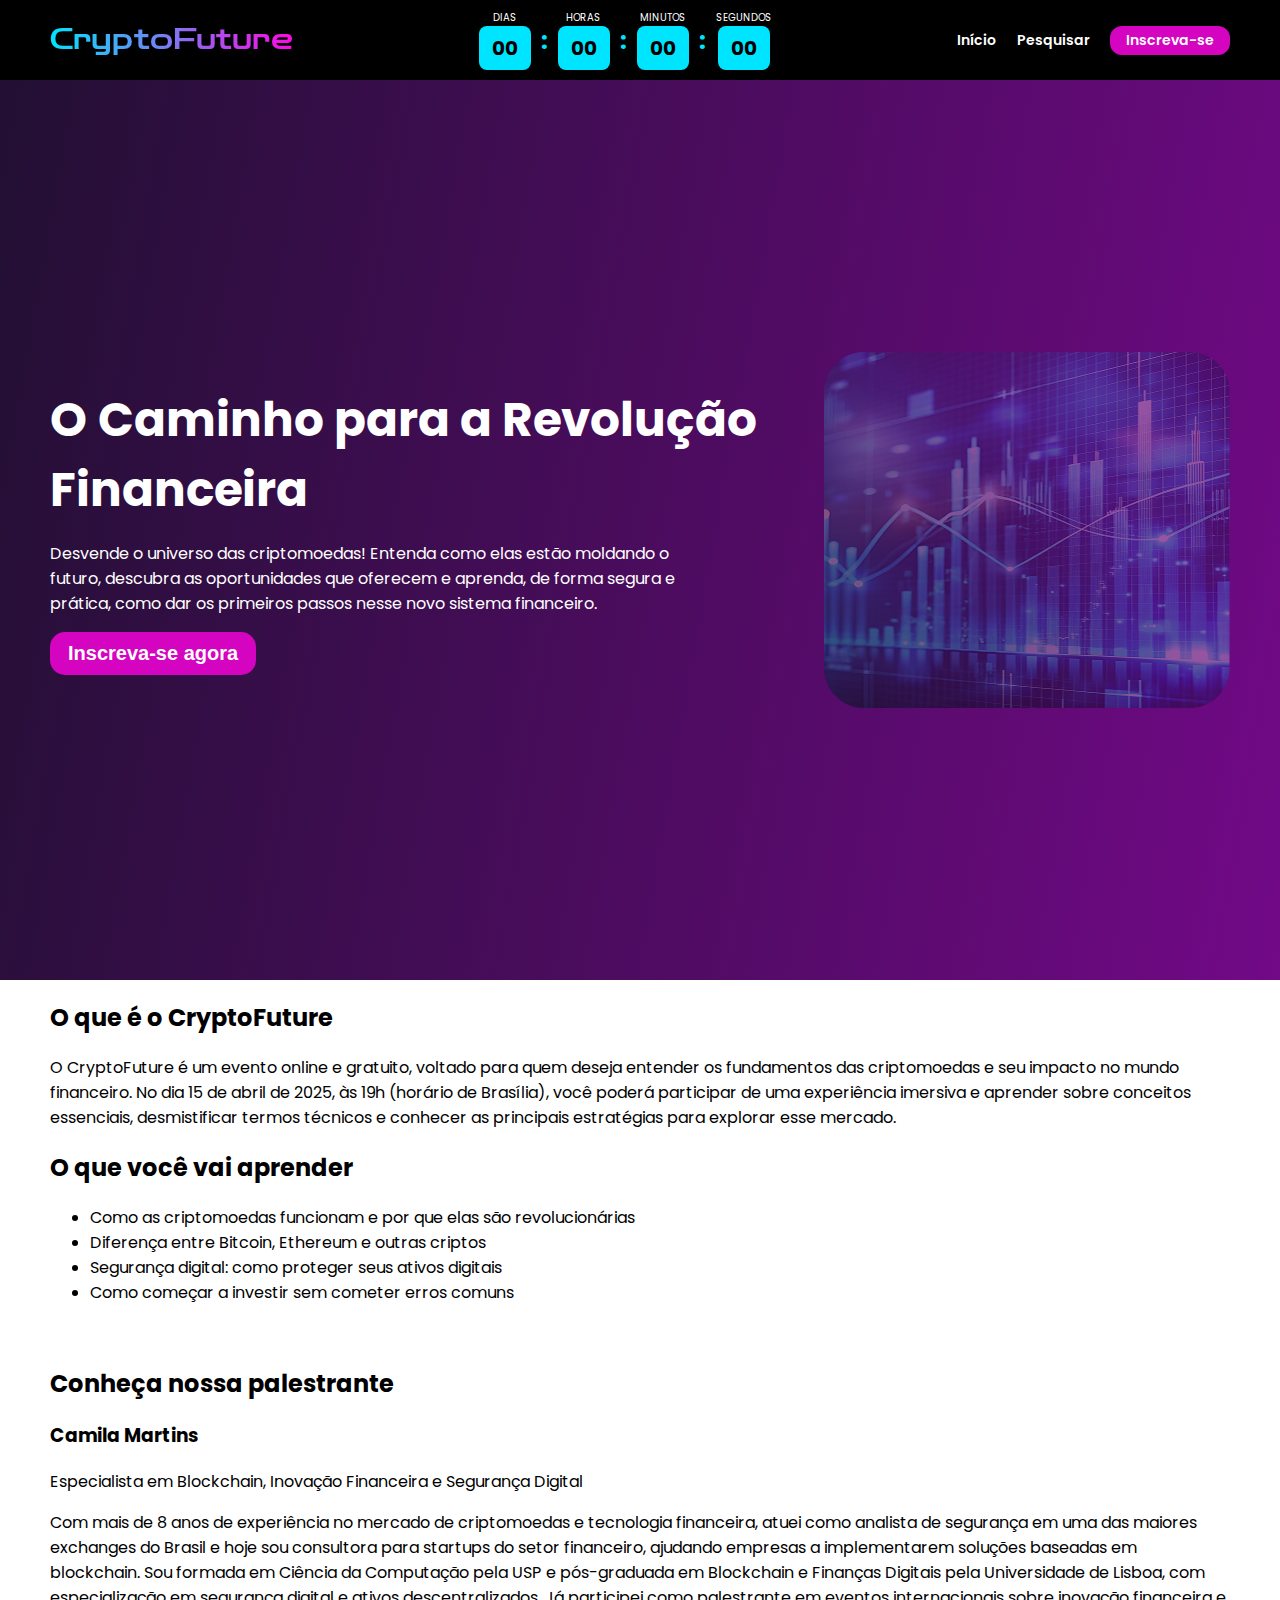
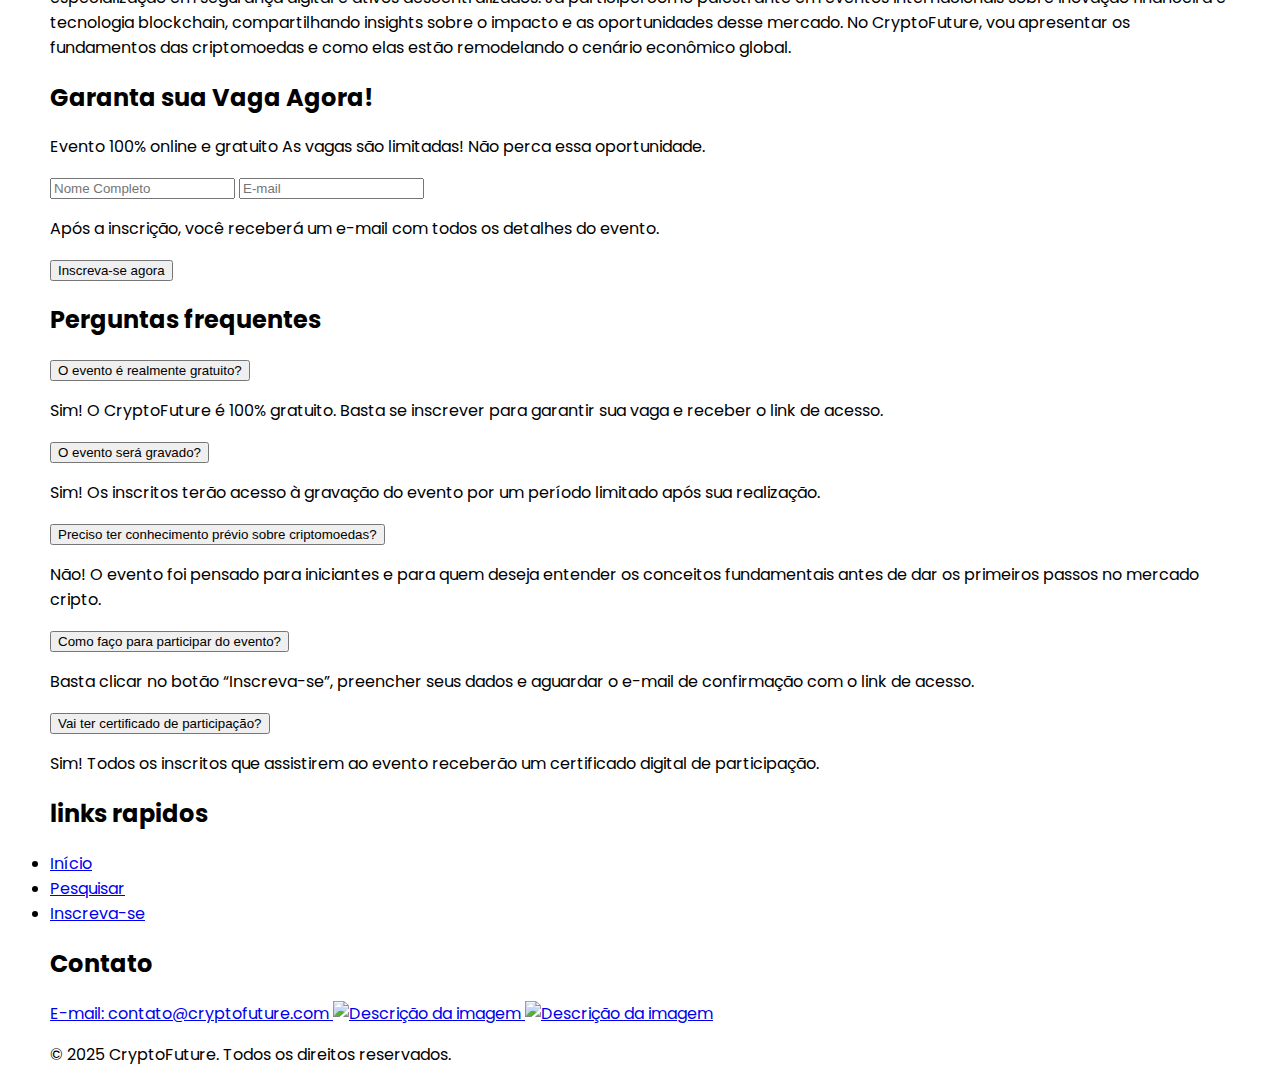
==== index.html @ 6a2a3610 "primeiro commit" ====
<!DOCTYPE html>
<html lang="pt-BR">
<head>
  <meta charset="UTF-8">
  <meta name="viewport" content="width=device-width, initial-scale=1.0">
  <title>CryptoFuture</title>
  <link rel="preconnect" href="https://fonts.googleapis.com">
  <link rel="preconnect" href="https://fonts.gstatic.com" crossorigin>
  <link href="https://fonts.googleapis.com/css2?family=Poppins:ital,wght@0,100;0,200;0,300;0,400;0,500;0,600;0,700;0,800;0,900;1,100;1,200;1,300;1,400;1,500;1,600;1,700;1,800;1,900&family=Zen+Dots&display=swap" rel="stylesheet">
  <link rel="stylesheet" href="styles.css"> <!-- Link para o seu arquivo de estilos -->
  <script defer src="scripts.js"></script> <!-- Link para o seu arquivo JavaScript -->
</head>
<body>
  <header>
    <div class="box-logo">
      <h2 class="logo">CryptoFuture</h2>
    </div>
       

    <div class="contagem-regressiva" id="tempo-restante">
      <div class="tempo">
        <span class="label">Dias</span>
        <span id="dias">00</span>
      </div>

      <div class="divisor">:</div>
      <div class="tempo">
        <span class="label">Horas</span>
        <span id="horas">00</span>
      </div>

      <div class="divisor">:</div>
      <div class="tempo">
        <span class="label">Minutos</span>
        <span id="minutos">00</span>
      </div>

      <div class="divisor">:</div>
      <div class="tempo">
        <span class="label">Segundos</span>
        <span id="segundos">00</span>
      </div>
      
    </div>

    <nav class="menu-header">
      <a href="#Início">Início</a>
      <a href="#Pesquisar">Pesquisar</a>
      <a class="inscreva-se-header" href="#inscreva-se">Inscreva-se</a>
    </nav>
    <!-- fazer pesquisa com a lupa como um button de pesquisa
    colocar o botao dentro do plaxceholder?
    criar uma div-input-button? 
    
    <input type="text" class="pesquisar" placeholder="Palavra chave">
    -->
  </header>

  <main class="secao-destaque">
    <div class="hero-content">
      <h1>O Caminho para a Revolução <br>Financeira</h1>
      <p>Desvende o universo das criptomoedas! Entenda como elas estão moldando o 
        futuro, descubra as oportunidades que oferecem e aprenda, de forma segura 
        e prática, como dar os primeiros passos nesse novo sistema financeiro.</p>
      <button class="inscreva-se">Inscreva-se agora</button>
    </div>

    <img src="img/grafico.png" alt="Descrição da imagem">
  </main>

  <section class="sobre">
    <div class="box-sobre">
      <h2>O que é o CryptoFuture</h2>
      <p>O CryptoFuture é um evento online e gratuito, voltado para quem deseja entender os fundamentos das criptomoedas e seu impacto no mundo financeiro. No dia 15 de abril de 2025, às 19h (horário de Brasília), você poderá participar de uma experiência imersiva e aprender sobre conceitos essenciais, desmistificar termos técnicos e conhecer as principais estratégias para explorar esse mercado.
      </p>
    </div>

    <div class="box-sobre">
      <h2>O que você vai aprender</h2>
      <ul>
        <li>Como as criptomoedas funcionam e por que elas são revolucionárias</li>
        <li>Diferença entre Bitcoin, Ethereum e outras criptos</li>
        <li>Segurança digital: como proteger seus ativos digitais</li>
        <li>Como começar a investir sem cometer erros comuns</li>
      </ul>
    </div>
  </section>

  <article class="palestrante">
    <div class="box-palestrante">

      <img src="" alt="">

      <div class="info-palestrante">
        <h2>Conheça nossa palestrante</h2>
        <h3>Camila Martins</h3>
        <p>Especialista em Blockchain, Inovação Financeira e Segurança Digital</p>
        <p>Com mais de 8 anos de experiência no mercado de criptomoedas e tecnologia financeira, atuei como analista de segurança em uma das maiores exchanges do Brasil e hoje sou consultora para startups do setor financeiro, ajudando empresas a implementarem soluções baseadas em blockchain.
          Sou formada em Ciência da Computação pela USP e pós-graduada em Blockchain e Finanças Digitais pela Universidade de Lisboa, com especialização em segurança digital e ativos descentralizados.
          Já participei como palestrante em eventos internacionais sobre inovação financeira e tecnologia blockchain, compartilhando insights sobre o impacto e as oportunidades desse mercado. No CryptoFuture, vou apresentar os fundamentos das criptomoedas e como elas estão remodelando o cenário econômico global.</p>
      </div>
    </div>
  </article>

  <section class="inscricao">
    <div class="box-Inscricao">

      <h2>Garanta sua Vaga Agora!</h2>
      <p>Evento 100% online e gratuito
        As vagas são limitadas! Não perca essa oportunidade.
      </p>
        
      <form action="#">
        <input type="text" placeholder="Nome Completo" required>
        <input type="email" placeholder="E-mail" required>
        <p>Após a inscrição, você receberá um e-mail com todos os detalhes do evento.</p>
        <button type="submit">Inscreva-se agora</button>
      </form>
    </div>
  </section>

  <section class="faq">
    <div class="box-faq">
      <h2>Perguntas frequentes</h2>

      <button class="faq-pergunta">O evento é realmente gratuito?</button>
      <p class="faq-resposta">Sim! O CryptoFuture é 100% gratuito. Basta se inscrever para garantir sua vaga e receber o link de acesso.</p>

      <button class="faq-pergunta">O evento será gravado?</button>
      <p class="faq-resposta"> Sim! Os inscritos terão acesso à gravação do evento por um período limitado após sua realização.</p>

      <button class="faq-pergunta">Preciso ter conhecimento prévio sobre criptomoedas?</button>
      <p class="faq-resposta"> Não! O evento foi pensado para iniciantes e para quem deseja entender os conceitos fundamentais antes de dar os primeiros passos no mercado cripto.
      </p>

      <button class="faq-pergunta"> Como faço para participar do evento?
      </button>
      <p class="faq-resposta">Basta clicar no botão “Inscreva-se”, preencher seus dados e aguardar o e-mail de confirmação com o link de acesso.
      </p>

      <button class="faq-pergunta">Vai ter certificado de participação?
      </button>
      <p class="faq-resposta">Sim! Todos os inscritos que assistirem ao evento receberão um certificado digital de participação.
      </p>

  </div>
  </section>

  <footer>
    <h2>links rapidos</h2>
    <nav>
      <li><a href="#inicio">Início</a></li>
      <li><a href="#pesqisar">Pesquisar</a></li>
      <li><a href="#inscreva-se">Inscreva-se</a></li>
    </nav>

    <div class="contato">
      <h2>Contato</h2>
      <a href="mailto:contato@exemplo.com">E-mail: contato@cryptofuture.com </a>

      <a href="https://br.linkedin.com/">
        <img src="imagem.jpg" alt="Descrição da imagem">
      </a>
      
      <a href="https://www.instagram.com/">
        <img src="imagem.jpg" alt="Descrição da imagem">
      </a>
      
    </div>
    <p>&copy; 2025 CryptoFuture. Todos os direitos reservados.  </p>
  </footer>
  <script src="script.js"></script>
</body>
</html>
---- styles.css ----
body {
    min-width: 280px;
    font-family: "Poppins", sans-serif;
    margin: 0px;
    padding: 0px;
}

/*.hero-content {
    color: white;
    height: 1200px;
    background-image: linear-gradient(
        45deg,
        #220F33 50%,
        #720987 
    )
}*/
header, main, section, footer, article {
    padding: 0px 50px;

}
header{
    display: flex;
    flex-wrap: wrap;
    justify-content: space-between;
    background-color: black;
    gap: 10px;
}

.logo  {
    background: linear-gradient(to right, #00E5FE, #FF09E6);
    -webkit-background-clip: text;  /* Para o efeito funcionar no Chrome, Safari, etc */
    background-clip: text;          /* Para outros navegadores modernos */
    color: transparent;
    display: inline-block;          /* Garantir que o gradiente aplique corretamente */

    font-family: "Zen Dots", sans-serif;
    font-size: 28px;
    font-weight: 400;
}

.contagem-regressiva {
    display: flex;
    align-items: center;
    gap: 10px; /* Espaçamento entre os blocos */
  }
  
  /* Bloco de tempo (Dias, Horas, Minutos, Segundos) */
  .tempo {
    display: flex;
    flex-direction: column; /* Empilha os elementos verticalmente */
    align-items: center;    /* Centraliza o conteúdo */
  }
  
  /* Rótulos (Dias, Horas, Minutos, Segundos) */
  .label {
    color: white;
    font-size: 10px; /* Tamanho do texto superior */
    text-transform: uppercase; /* Letras maiúsculas */
  }
  
  /* Números da contagem */
  .tempo span:last-child {
    background: #00E5FF;   /* Fundo azul */
    color: #000;           /* Texto preto */
    padding: 7px 13px;
    border-radius: 8px;

    font-size: 20px; /* Tamanho do número */
    font-weight: bold; /* Negrito */
  }
  
  /* Divisor ":" entre os blocos */
  .divisor {
    font-size: 24px;
    font-weight: bold;
    color: #00E5FF;
  }
  
.menu-header {
    font-size: 14px;
    font-weight: 600;
    font-style: normal;
    display: flex;
    align-items: center;
    text-decoration: none;
    gap: 20px;

}
.menu-header  a {
    text-decoration: none;
    color: white;

}

.inscreva-se-header {
    background-color: #D404C0;
    border-radius: 12px;
    padding: 4px 16px;
}


.secao-destaque {
    display: flex;
    justify-content: space-between;
    align-items: center; 
    height: 100vh;
    background-image: linear-gradient(100deg, #220F33, #720987);
    color: white;
}

.secao-destaque img {
    width: 406px;
    height: 356px;
}

.hero-content h1 {
    margin: 0px;
    font-size: 47px;
}

.hero-content p {
    font-size: 16px;
    max-width: 640px;
}

.inscreva-se {
    font-size: 20px;
    font-weight:600;
    color: white;
    border-radius: 15px;
    background-color: #D404C0;
    padding: 10px 18px;
    border: none;
}

@media (max-width: 767px) {
    header {
        justify-content: left;
        gap: 30px;
    }
    .logo {
        font-size: 20px;
    }

    .tempo span:last-child{
        font-size: 16px;
    }
    .label {
        font-size: 8px; /* Tamanho do texto superior */
    }
    .menu-header {
        display: none;
    }
}

@media (max-width: 489px) {
    header {
        display: block;
        text-align: center;
    }

    .logo {
        margin: 0px;
    }


    .contagem-regressiva {
        display: inline-flex;
        align-items: center;
    }

}



/* Para telas de tablets em modo retrato */
@media (min-width: 768px) and (max-width: 1024px) {
    /* Estilos para tablets */
}
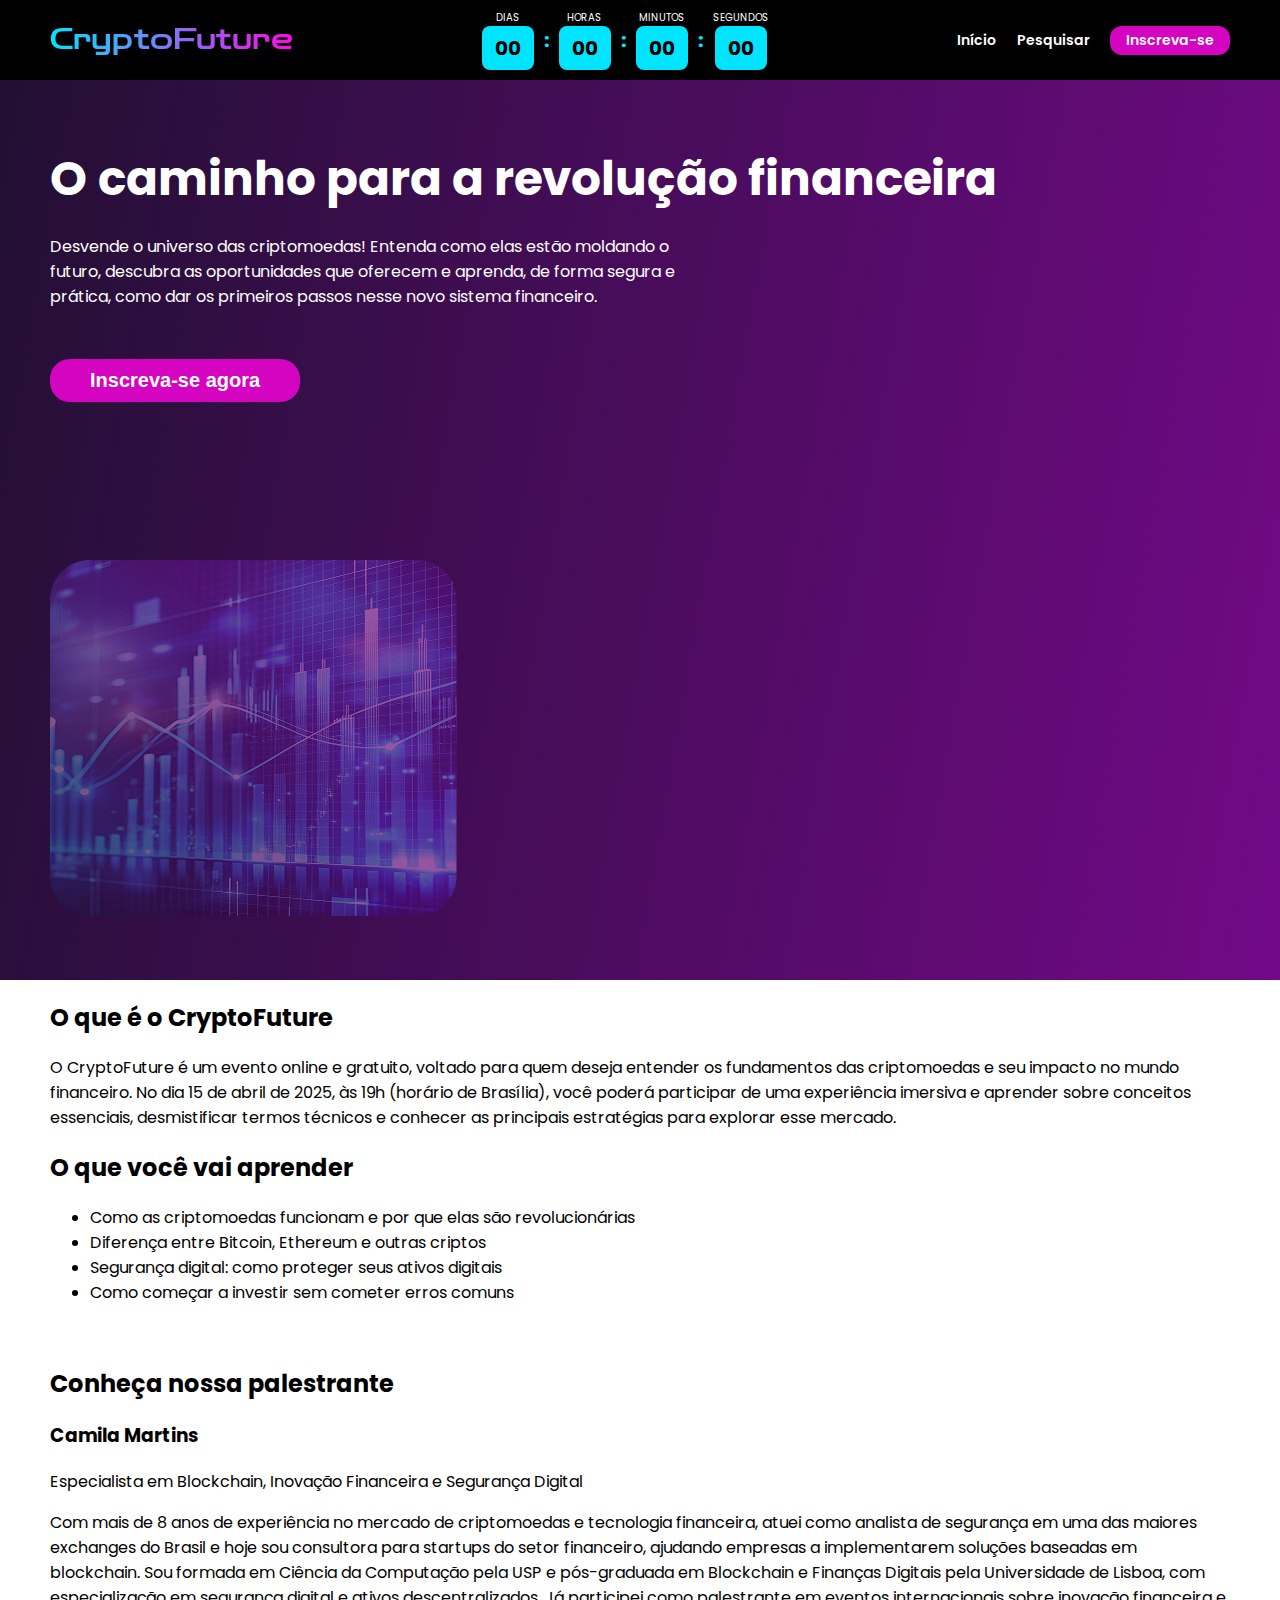
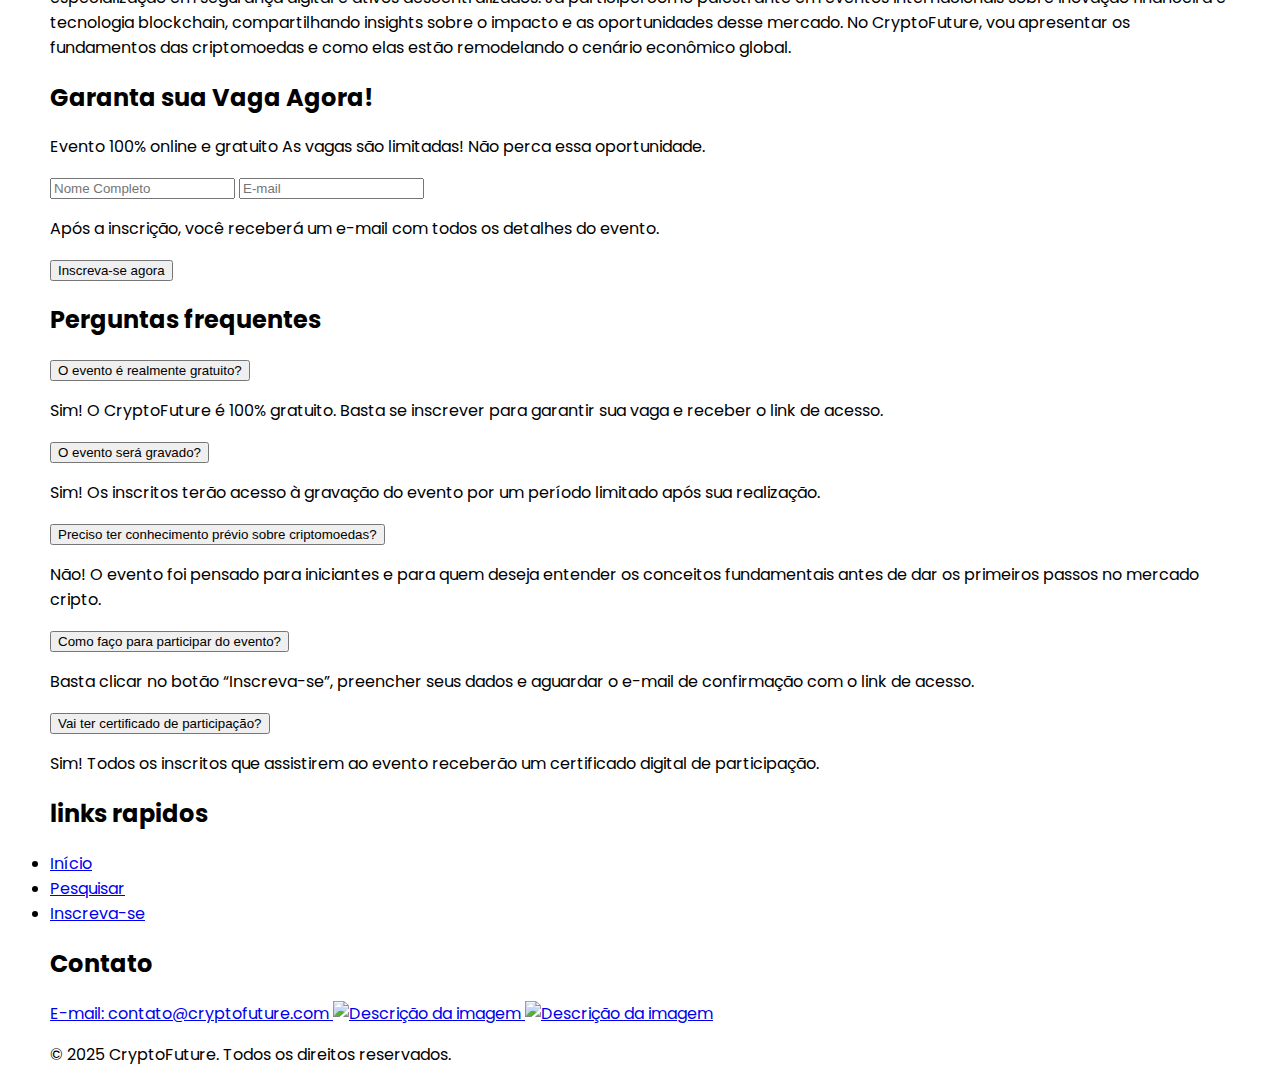
==== commit 49043879: "commit" ====
--- a/index.html
+++ b/index.html
@@ -58,7 +58,7 @@
 
   <main class="secao-destaque">
     <div class="hero-content">
-      <h1>O Caminho para a Revolução <br>Financeira</h1>
+      <h1>O caminho para a revolução financeira</h1>
       <p>Desvende o universo das criptomoedas! Entenda como elas estão moldando o 
         futuro, descubra as oportunidades que oferecem e aprenda, de forma segura 
         e prática, como dar os primeiros passos nesse novo sistema financeiro.</p>
--- a/styles.css
+++ b/styles.css
@@ -71,7 +71,7 @@
   
   /* Divisor ":" entre os blocos */
   .divisor {
-    font-size: 24px;
+    font-size: 20px;
     font-weight: bold;
     color: #00E5FF;
   }
@@ -102,38 +102,54 @@
 .secao-destaque {
     display: flex;
     justify-content: space-between;
+    flex-wrap: wrap;
+    gap: 30px;
     align-items: center; 
-    height: 100vh;
+    min-height:100vh;
     background-image: linear-gradient(100deg, #220F33, #720987);
     color: white;
 }
 
 .secao-destaque img {
-    width: 406px;
-    height: 356px;
+    max-width: 506px;
+}
+
+.hero-content {
+    /*min-width: 504px;
+    max-width: 687px;
+    */
 }
 
 .hero-content h1 {
     margin: 0px;
+    margin-bottom: 20px;
     font-size: 47px;
 }
 
 .hero-content p {
     font-size: 16px;
     max-width: 640px;
+    margin-bottom: 30px;
+
+
 }
 
 .inscreva-se {
+    margin-top: 20px;
     font-size: 20px;
     font-weight:600;
     color: white;
-    border-radius: 15px;
+    border-radius: 20px;
     background-color: #D404C0;
-    padding: 10px 18px;
+    padding: 10px 40px;
     border: none;
 }
 
 @media (max-width: 767px) {
+    header, main, section, footer, article {
+        padding: 0px 20px;
+    }
+
     header {
         justify-content: left;
         gap: 30px;
@@ -154,11 +170,35 @@
 }
 
 @media (max-width: 489px) {
+    header, main, section, footer, article {
+        padding: 8px;
+    }
+
     header {
         display: block;
         text-align: center;
     }
 
+    .secao-destaque img {
+        min-width: 344px;
+        max-width: 473px;
+    }
+
+    .hero-content h1 {
+        margin-bottom: 20px;
+        font-size: 32px;
+    }
+    
+    .hero-content p {
+        font-size: 12px;
+    
+    }
+    
+    .inscreva-se {
+        font-size: 16px;
+        margin-top: 0px;
+    }
+
     .logo {
         margin: 0px;
     }
@@ -168,6 +208,8 @@
         display: inline-flex;
         align-items: center;
     }
+
+
 
 }
 
